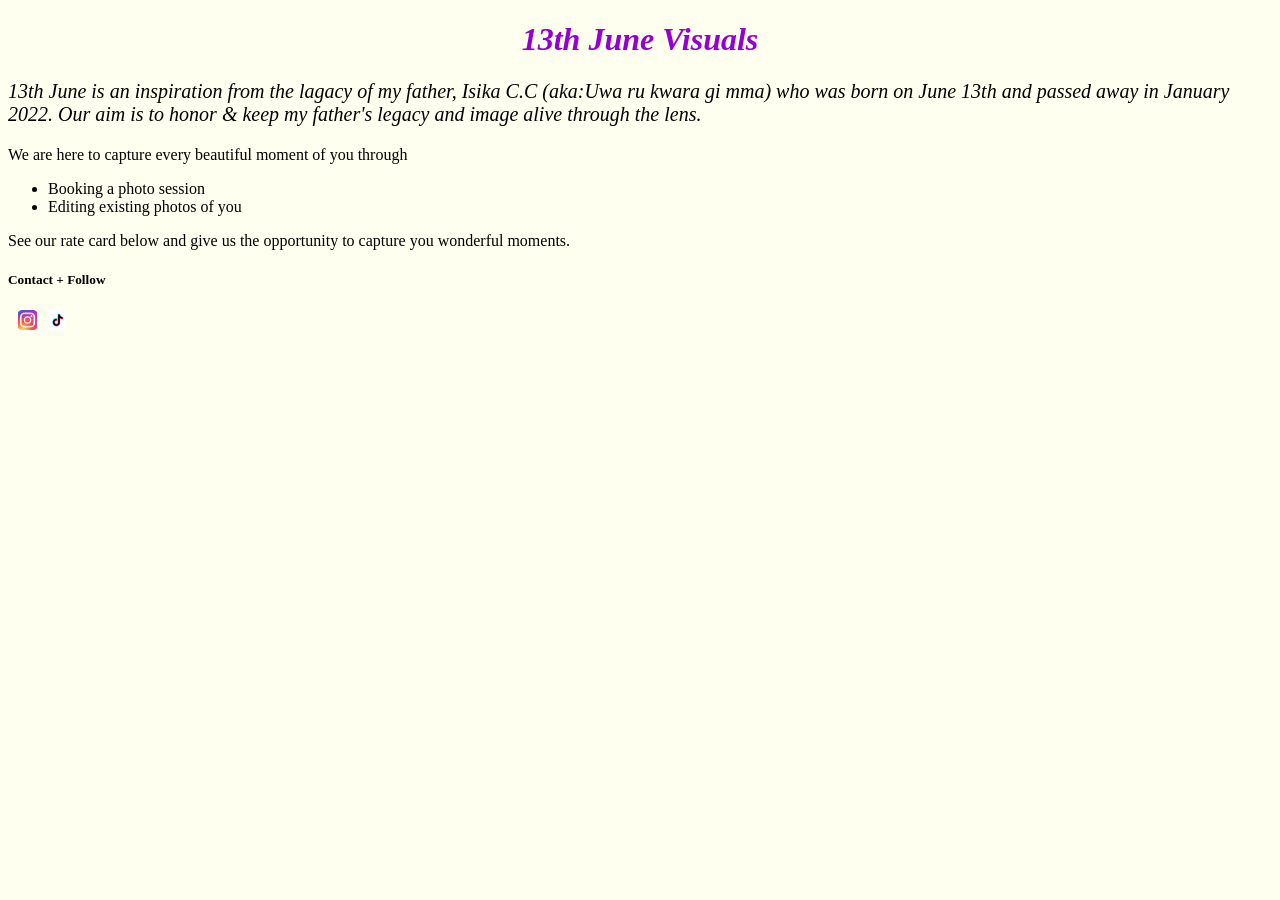
==== index.html @ 51d2a259 "updated ig and tiktok logo" ====
<!DOCTYPE html>
<html lang="en-US">
    <head>
        <link rel="stylesheet" href="./style.css">
        <meta charset="UTF-8">
        <title>13th June</title>
    </head>

    <body>
        <h1>13th June Visuals</h1>
        <p class="Top-paragraph">13th June is an inspiration from the lagacy of my father, Isika C.C (aka:Uwa ru kwara gi mma) who was born on June 13th and passed away in January 2022. Our aim is to honor & keep my father's legacy and image alive through the lens.</p>
        <p>We are here to capture every beautiful moment of you through</p>
        <ul>
            <li>Booking a photo session</li>
            <li>Editing existing photos of you</li>
        </ul>
        <p>See our rate card below and give us the opportunity to capture you wonderful moments.</p>
        <div>
            <h5>Contact + Follow</h5>
                    <a id="IG" href="https://www.instagram.com/13thjune__?igsh=MWg0azI2ZnF0enJ3aQ%3D%3D&utm_source=qr"><img src="./assests/images/IG Logo.webp" height="20px" alt="IG logo"></a>
                    <a id="TikTok" href="https://www.tiktok.com/@_13thjune?_r=1&_t=ZS-980ULTTPkyj"><img src="./assests/images/TikTok Logo.webp" height="20px" alt="TikTok Logo"></a>
        </div>
    </body>
</html>
---- style.css ----
html{
    background: ivory;
}
#IG{
    position: relative;
    left: 10px;
}
#TikTok{
    position: absolute;
    left: 50px;
}
h1{
    color: darkviolet;
    text-align: center;
    font-style: italic;
}
.Top-paragraph{
    font-size: 20px;
     font-style: italic;
}
div{
    /* border: 2px dashed purple; */
    width: 150px;
    border-radius: 50%;
    /* background-color: lightyellow; */
}
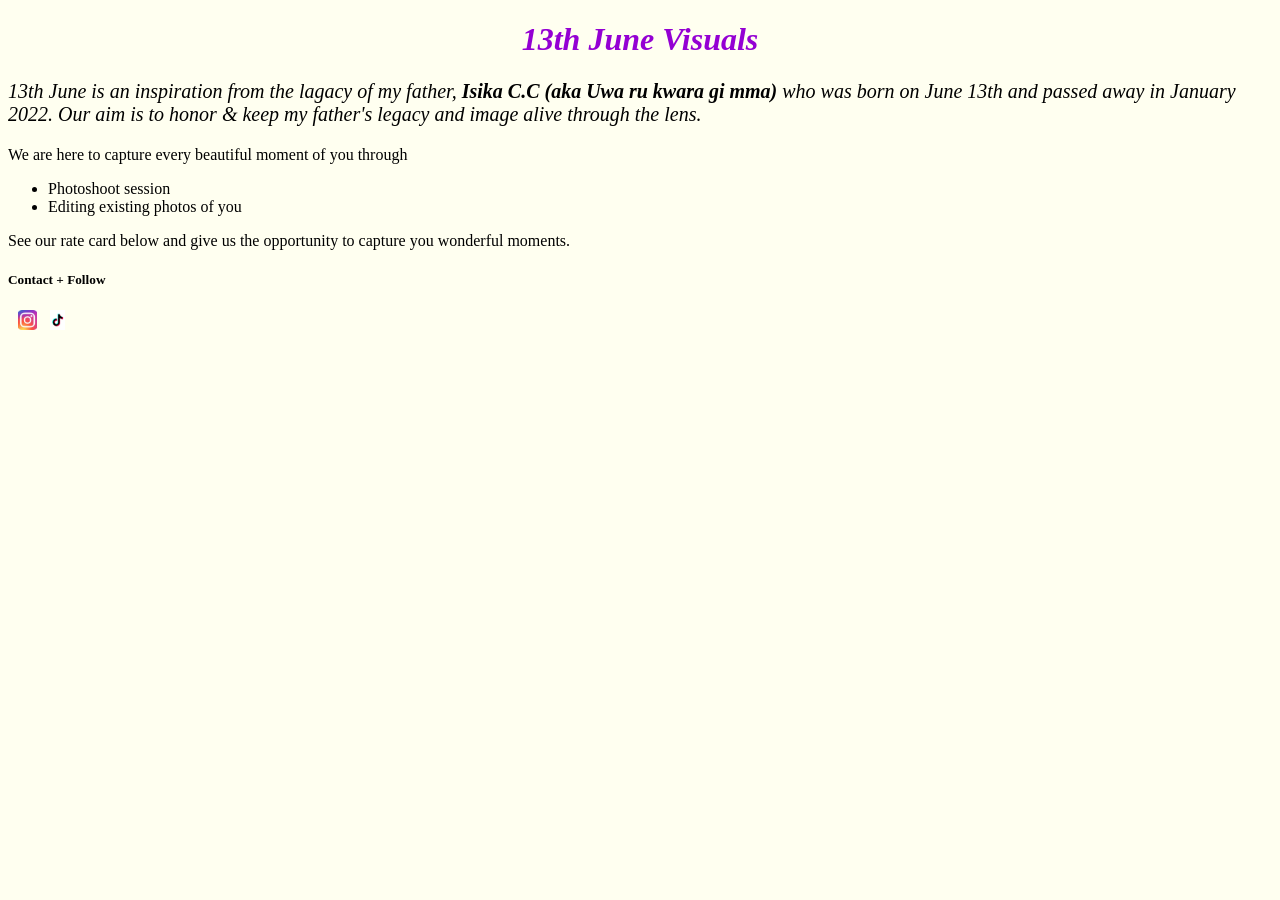
==== commit e55af721: "added web responsive" ====
--- a/index.html
+++ b/index.html
@@ -7,18 +7,20 @@
     </head>
 
     <body>
-        <h1>13th June Visuals</h1>
-        <p class="Top-paragraph">13th June is an inspiration from the lagacy of my father, Isika C.C (aka:Uwa ru kwara gi mma) who was born on June 13th and passed away in January 2022. Our aim is to honor & keep my father's legacy and image alive through the lens.</p>
-        <p>We are here to capture every beautiful moment of you through</p>
-        <ul>
-            <li>Booking a photo session</li>
-            <li>Editing existing photos of you</li>
-        </ul>
-        <p>See our rate card below and give us the opportunity to capture you wonderful moments.</p>
-        <div>
-            <h5>Contact + Follow</h5>
-                    <a id="IG" href="https://www.instagram.com/13thjune__?igsh=MWg0azI2ZnF0enJ3aQ%3D%3D&utm_source=qr"><img src="./assests/images/IG Logo.webp" height="20px" alt="IG logo"></a>
-                    <a id="TikTok" href="https://www.tiktok.com/@_13thjune?_r=1&_t=ZS-980ULTTPkyj"><img src="./assests/images/TikTok Logo.webp" height="20px" alt="TikTok Logo"></a>
+        <div class="overall">
+            <h1>13th June Visuals</h1>
+            <p class="Top-paragraph">13th June is an inspiration from the lagacy of my father, <span style="font-weight: bold;">Isika C.C (aka Uwa ru kwara gi mma)</span> who was born on June 13th and passed away in January 2022. Our aim is to honor & keep my father's legacy and image alive through the lens.</p>
+            <p>We are here to capture every beautiful moment of you through</p>
+            <ul>
+                <li>Photoshoot session</li>
+                <li>Editing existing photos of you</li>
+            </ul>
+            <p>See our rate card below and give us the opportunity to capture you wonderful moments.</p>
+            <div>
+                <h5>Contact + Follow</h5>
+                        <a id="IG" href="https://www.instagram.com/13thjune__?igsh=MWg0azI2ZnF0enJ3aQ%3D%3D&utm_source=qr"><img src="./assests/images/IG Logo.webp" height="20px" alt="IG logo"></a>
+                        <a id="TikTok" href="https://www.tiktok.com/@_13thjune?_r=1&_t=ZS-980ULTTPkyj"><img src="./assests/images/TikTok Logo.webp" height="20px" alt="TikTok Logo"></a>
+            </div>
         </div>
     </body>
 </html>
--- a/style.css
+++ b/style.css
@@ -18,9 +18,14 @@
     font-size: 20px;
      font-style: italic;
 }
-div{
-    /* border: 2px dashed purple; */
-    width: 150px;
-    border-radius: 50%;
-    /* background-color: lightyellow; */
+div.overall{
+    height: 100%;
+    width: 100%;
+}
+@media(max-width: 600px){
+    div.overall{
+        height: 50%;
+        width: 50%;
+        font-size: 50px;
+    }
 }
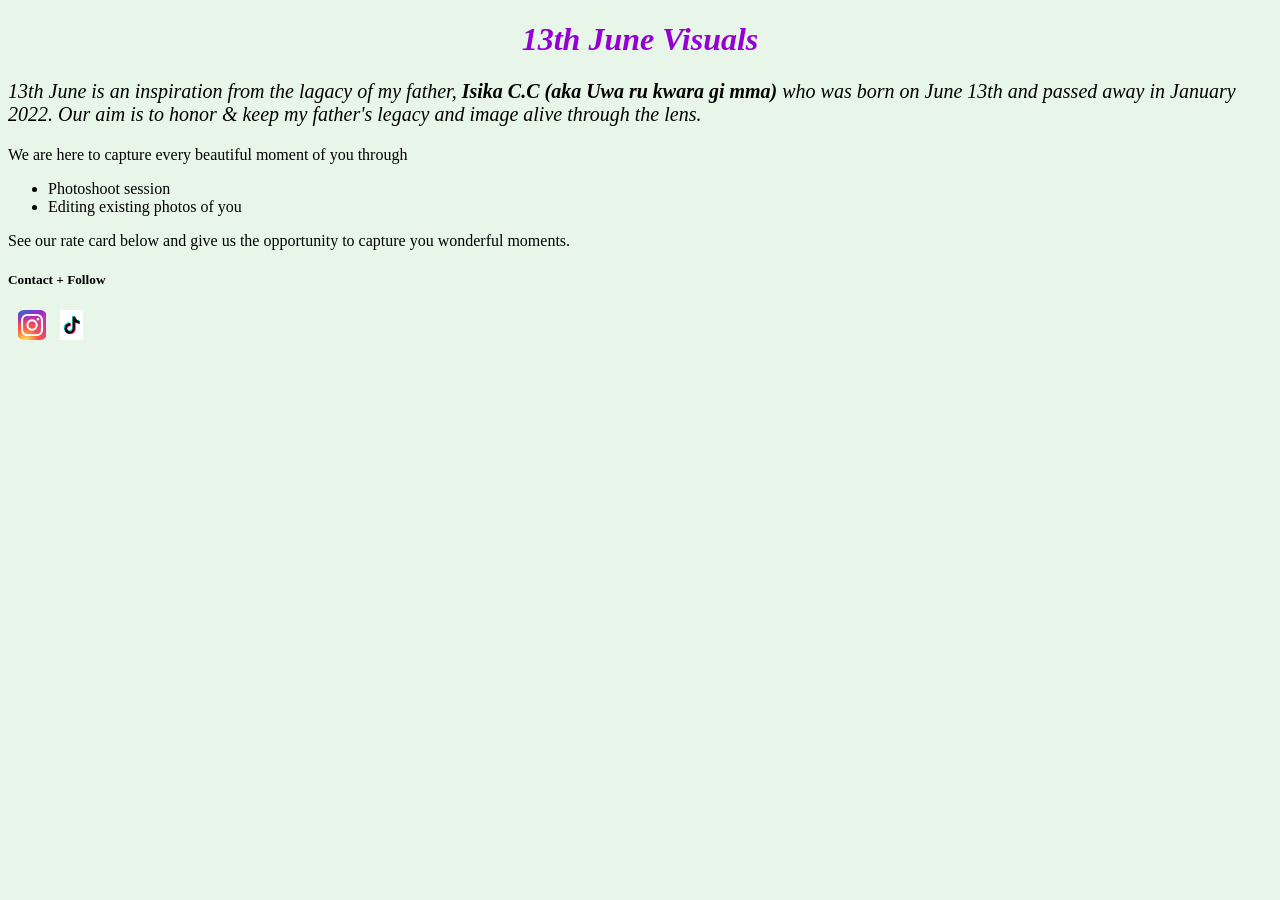
==== commit d568faf8: "updated background color" ====
--- a/index.html
+++ b/index.html
@@ -18,8 +18,8 @@
             <p>See our rate card below and give us the opportunity to capture you wonderful moments.</p>
             <div>
                 <h5>Contact + Follow</h5>
-                        <a id="IG" href="https://www.instagram.com/13thjune__?igsh=MWg0azI2ZnF0enJ3aQ%3D%3D&utm_source=qr"><img src="./assests/images/IG Logo.webp" height="20px" alt="IG logo"></a>
-                        <a id="TikTok" href="https://www.tiktok.com/@_13thjune?_r=1&_t=ZS-980ULTTPkyj"><img src="./assests/images/TikTok Logo.webp" height="20px" alt="TikTok Logo"></a>
+                        <a id="IG" href="https://www.instagram.com/13thjune__?igsh=MWg0azI2ZnF0enJ3aQ%3D%3D&utm_source=qr"><img src="./assests/images/IG Logo.webp" height="30px" alt="IG logo"></a>
+                        <a id="TikTok" href="https://www.tiktok.com/@_13thjune?_r=1&_t=ZS-980ULTTPkyj"><img src="./assests/images/TikTok Logo.webp" height="30px" alt="TikTok Logo"></a>
             </div>
         </div>
     </body>
--- a/style.css
+++ b/style.css
@@ -1,13 +1,33 @@
-html{
+body{
     background: ivory;
 }
+ @media(min-width:319px) and (max-width:480px){
+      body{
+        background-color: #FFF7EB;
+      }
+    }
+@media(min-width:481px) and (max-width:1200px){
+      body{
+        background-color: #E3F2FD;
+      }
+    }
+@media(min-width:1201px) and (max-width:1600px){
+      body{
+        background-color: #E8F5E9;
+      }
+    }
+@media(min-width:1601px){
+      body{
+        background-color: #FFECC0;
+      }
+    }
 #IG{
     position: relative;
     left: 10px;
 }
 #TikTok{
     position: absolute;
-    left: 50px;
+    left: 60px;
 }
 h1{
     color: darkviolet;
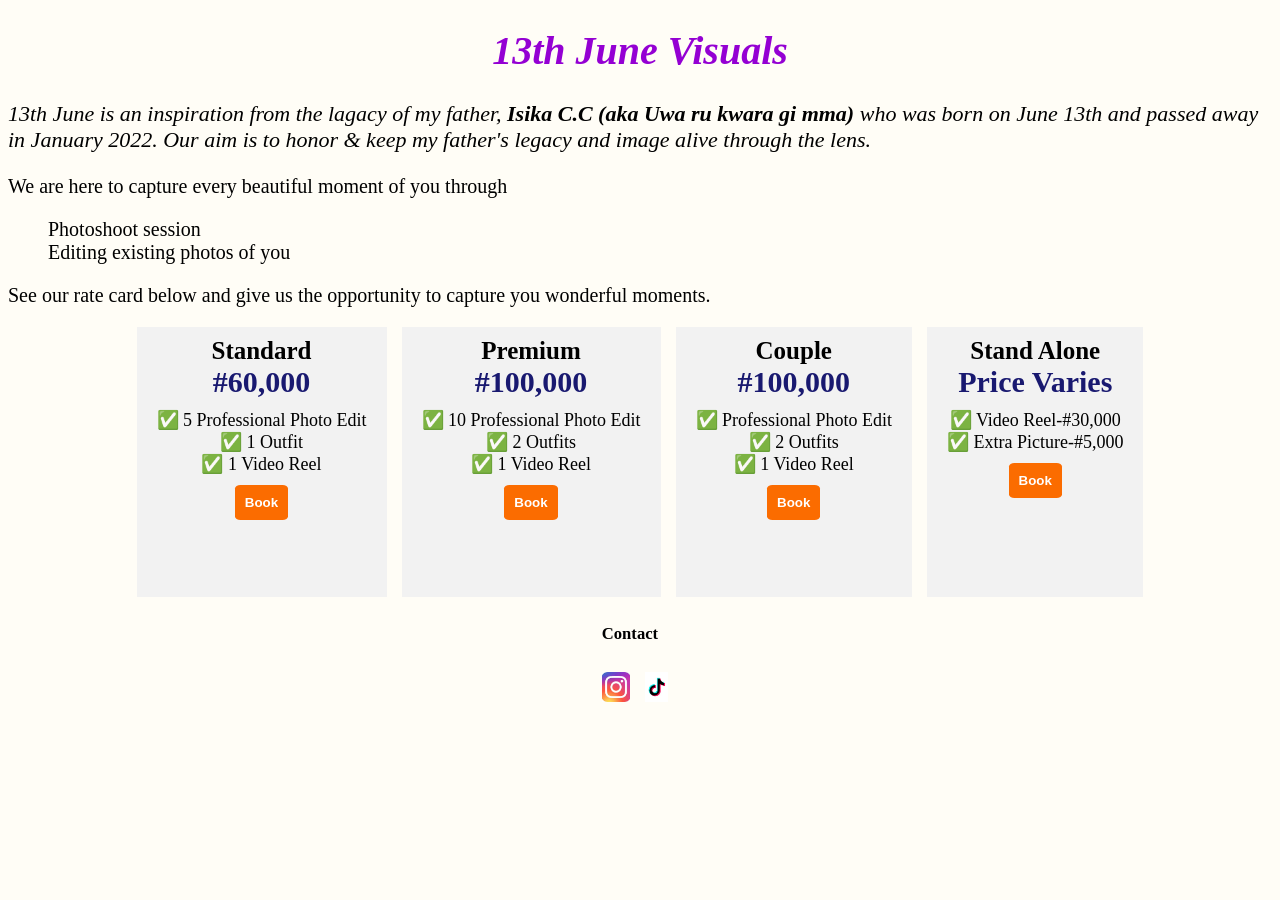
==== commit 81ea9c82: "added pricing information" ====
--- a/index.html
+++ b/index.html
@@ -9,17 +9,64 @@
     <body>
         <div class="overall">
             <h1>13th June Visuals</h1>
-            <p class="Top-paragraph">13th June is an inspiration from the lagacy of my father, <span style="font-weight: bold;">Isika C.C (aka Uwa ru kwara gi mma)</span> who was born on June 13th and passed away in January 2022. Our aim is to honor & keep my father's legacy and image alive through the lens.</p>
-            <p>We are here to capture every beautiful moment of you through</p>
-            <ul>
-                <li>Photoshoot session</li>
-                <li>Editing existing photos of you</li>
-            </ul>
+            <div class="about">
+                <p class="Top-paragraph">13th June is an inspiration from the lagacy of my father, <span style="font-weight: bold;">Isika C.C (aka Uwa ru kwara gi mma)</span> who was born on June 13th and passed away in January 2022. Our aim is to honor & keep my father's legacy and image alive through the lens.</p>
+            </div>
+            <div class="booking">
+                <p>We are here to capture every beautiful moment of you through</p>
+                <ul>
+                    <li>Photoshoot session</li>
+                    <li>Editing existing photos of you</li>
+                </ul>
+            </div>
             <p>See our rate card below and give us the opportunity to capture you wonderful moments.</p>
-            <div>
-                <h5>Contact + Follow</h5>
+           <div class="pricing-container">
+                <div class="pricing-plan">
+                    <div class="plan-title">Standard</div>
+                    <div class="plan-price">#60,000</div>
+                    <ul class="plan-features">
+                        <li>✅ 5 Professional Photo Edit</li>
+                        <li>✅ 1 Outfit</li>
+                        <li>✅ 1 Video Reel</li>
+                    </ul>
+                    <button class="plan-button">Book</button>
+                </div>
+                <div class="pricing-plan">
+                    <div class="plan-title">Premium</div>
+                    <div class="plan-price">#100,000</div>
+                    <ul class="plan-features">
+                        <li>✅ 10 Professional Photo Edit</li>
+                        <li>✅ 2 Outfits</li>
+                        <li>✅ 1 Video Reel</li>
+                    </ul>
+                    <button class="plan-button">Book</button>
+                </div>
+                <div class="pricing-plan">
+                    <div class="plan-title">Couple</div>
+                    <div class="plan-price">#100,000</div>
+                    <ul class="plan-features">
+                        <li>✅ Professional Photo Edit</li>
+                        <li>✅ 2 Outfits</li>
+                        <li>✅ 1 Video Reel</li>
+                    </ul>
+                    <button class="plan-button">Book</button>
+                </div>
+                <div class="pricing-plan">
+                    <div class="plan-title">Stand Alone</div>
+                    <div class="plan-price">Price Varies</div>
+                    <ul class="plan-features">
+                        <li>✅ Video Reel-#30,000</li>
+                        <li>✅ Extra Picture-#5,000</li>
+                    </ul>
+                    <button class="plan-button">Book</button>
+                </div>
+            </div>
+            <div class="footer">
+                <footer>
+                <h5>Contact</h5>
                         <a id="IG" href="https://www.instagram.com/13thjune__?igsh=MWg0azI2ZnF0enJ3aQ%3D%3D&utm_source=qr"><img src="./assests/images/IG Logo.webp" height="30px" alt="IG logo"></a>
                         <a id="TikTok" href="https://www.tiktok.com/@_13thjune?_r=1&_t=ZS-980ULTTPkyj"><img src="./assests/images/TikTok Logo.webp" height="30px" alt="TikTok Logo"></a>
+                </footer>
             </div>
         </div>
     </body>
--- a/style.css
+++ b/style.css
@@ -1,33 +1,17 @@
 body{
-    background: ivory;
+    background: #FFFDF6;
 }
- @media(min-width:319px) and (max-width:480px){
-      body{
-        background-color: #FFF7EB;
-      }
-    }
-@media(min-width:481px) and (max-width:1200px){
-      body{
-        background-color: #E3F2FD;
-      }
-    }
-@media(min-width:1201px) and (max-width:1600px){
-      body{
-        background-color: #E8F5E9;
-      }
-    }
-@media(min-width:1601px){
-      body{
-        background-color: #FFECC0;
-      }
-    }
+html{
+    font-size: 20px;
+}
+
 #IG{
     position: relative;
-    left: 10px;
+    margin-right: 10px;
 }
 #TikTok{
-    position: absolute;
-    left: 60px;
+    position: relative;
+    margin-right: 10px;
 }
 h1{
     color: darkviolet;
@@ -35,17 +19,57 @@
     font-style: italic;
 }
 .Top-paragraph{
-    font-size: 20px;
+    font-size: 1.1rem;
      font-style: italic;
 }
 div.overall{
     height: 100%;
     width: 100%;
 }
-@media(max-width: 600px){
-    div.overall{
-        height: 50%;
-        width: 50%;
-        font-size: 50px;
-    }
+li{
+    list-style: none;
+}
+.pricing-container{
+    display: flex;
+    justify-content: center;
+    align-items: center;
+    gap: 15px;
+}
+.pricing-plan{
+    background-color: #f2f2f2;
+    max-height: 250px;
+    max-width: 400px;
+    height: 250px;
+    text-align: center;
+    padding: 10px;
+}
+
+.plan-title{
+    font-weight: bold;
+    font-size: 25px;
+}
+.plan-price{
+    font-weight: bold;
+    font-size: 30px;
+}
+.plan-button{
+    background-color: #FB6C00;
+    border-style: none;
+    color: white;
+    border-radius: 10%;
+    padding: 10px;
+    font-weight: bold;
+}
+.plan-features{
+    list-style: none;
+    font-size: 18px;
+    padding: 0;
+    margin: 10px;
+}
+.footer{
+    display: flex;
+    justify-content: center;
+}
+.plan-price{
+    color: midnightblue;
 }
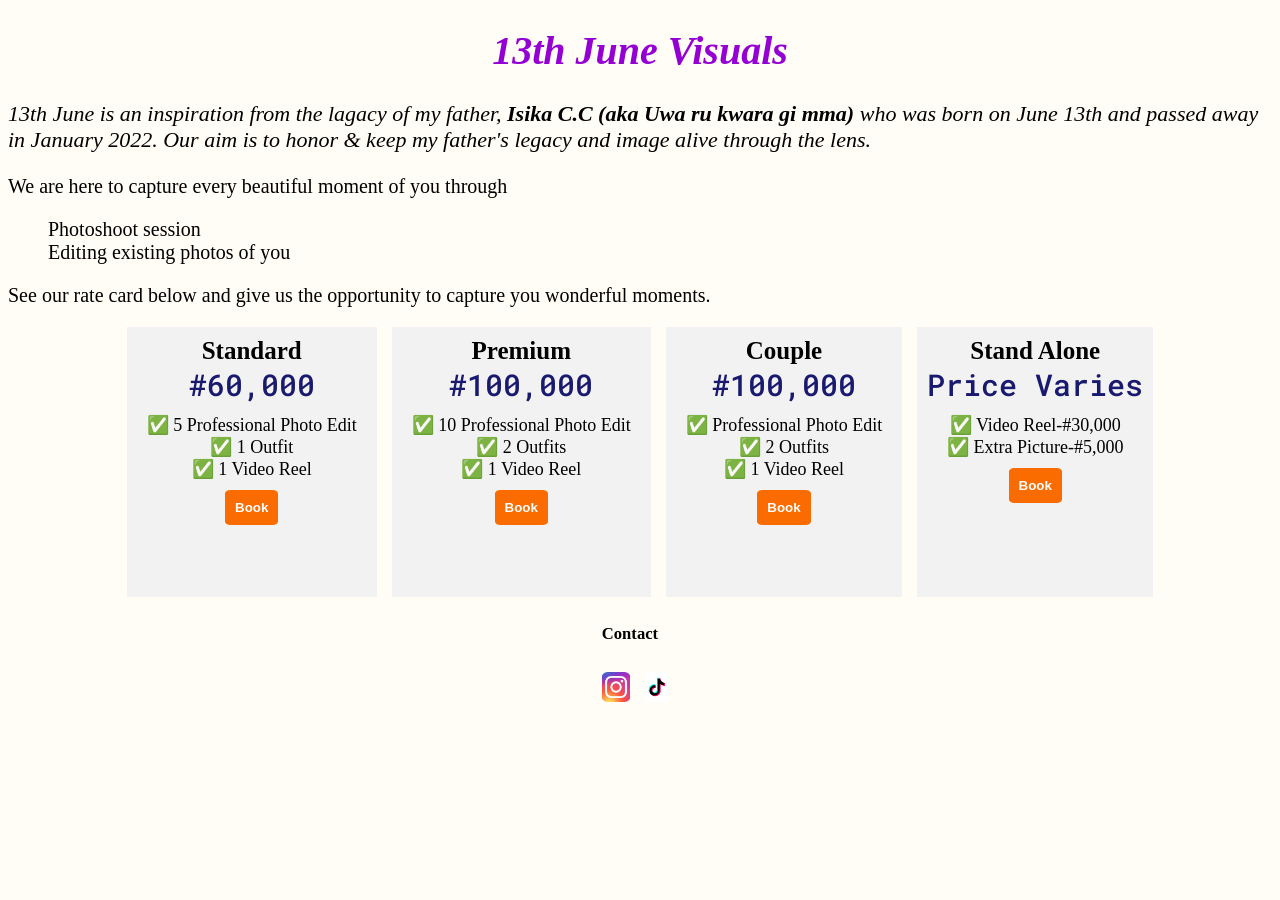
==== commit 2cf2db5b: "changed the font for te pricing container" ====
--- a/index.html
+++ b/index.html
@@ -4,6 +4,9 @@
         <link rel="stylesheet" href="./style.css">
         <meta charset="UTF-8">
         <title>13th June</title>
+        <link rel="preconnect" href="https://fonts.googleapis.com">
+        <link rel="preconnect" href="https://fonts.gstatic.com" crossorigin>
+        <link href="https://fonts.googleapis.com/css2?family=Kode+Mono:wght@400..700&family=Roboto+Mono:ital,wght@0,100..700;1,100..700&display=swap" rel="stylesheet">
     </head>
 
     <body>
--- a/style.css
+++ b/style.css
@@ -71,5 +71,25 @@
     justify-content: center;
 }
 .plan-price{
-    color: midnightblue;
+  font-family: "Roboto Mono", monospace;
+  font-optical-sizing: auto;
+  font-weight: 500;
+  font-style: normal;
+  color: midnightblue;
+}
+
+@media (max-width: 1250px) {
+    .pricing-container{
+        flex-direction: column;
+        margin-top: 0%;
+    }
+    .about{
+        display: flex;
+        justify-content: center;
+        align-content: center;
+        flex: 1;
+    }
+    .pricing-plan{
+        width: 200px;
+    }
 }
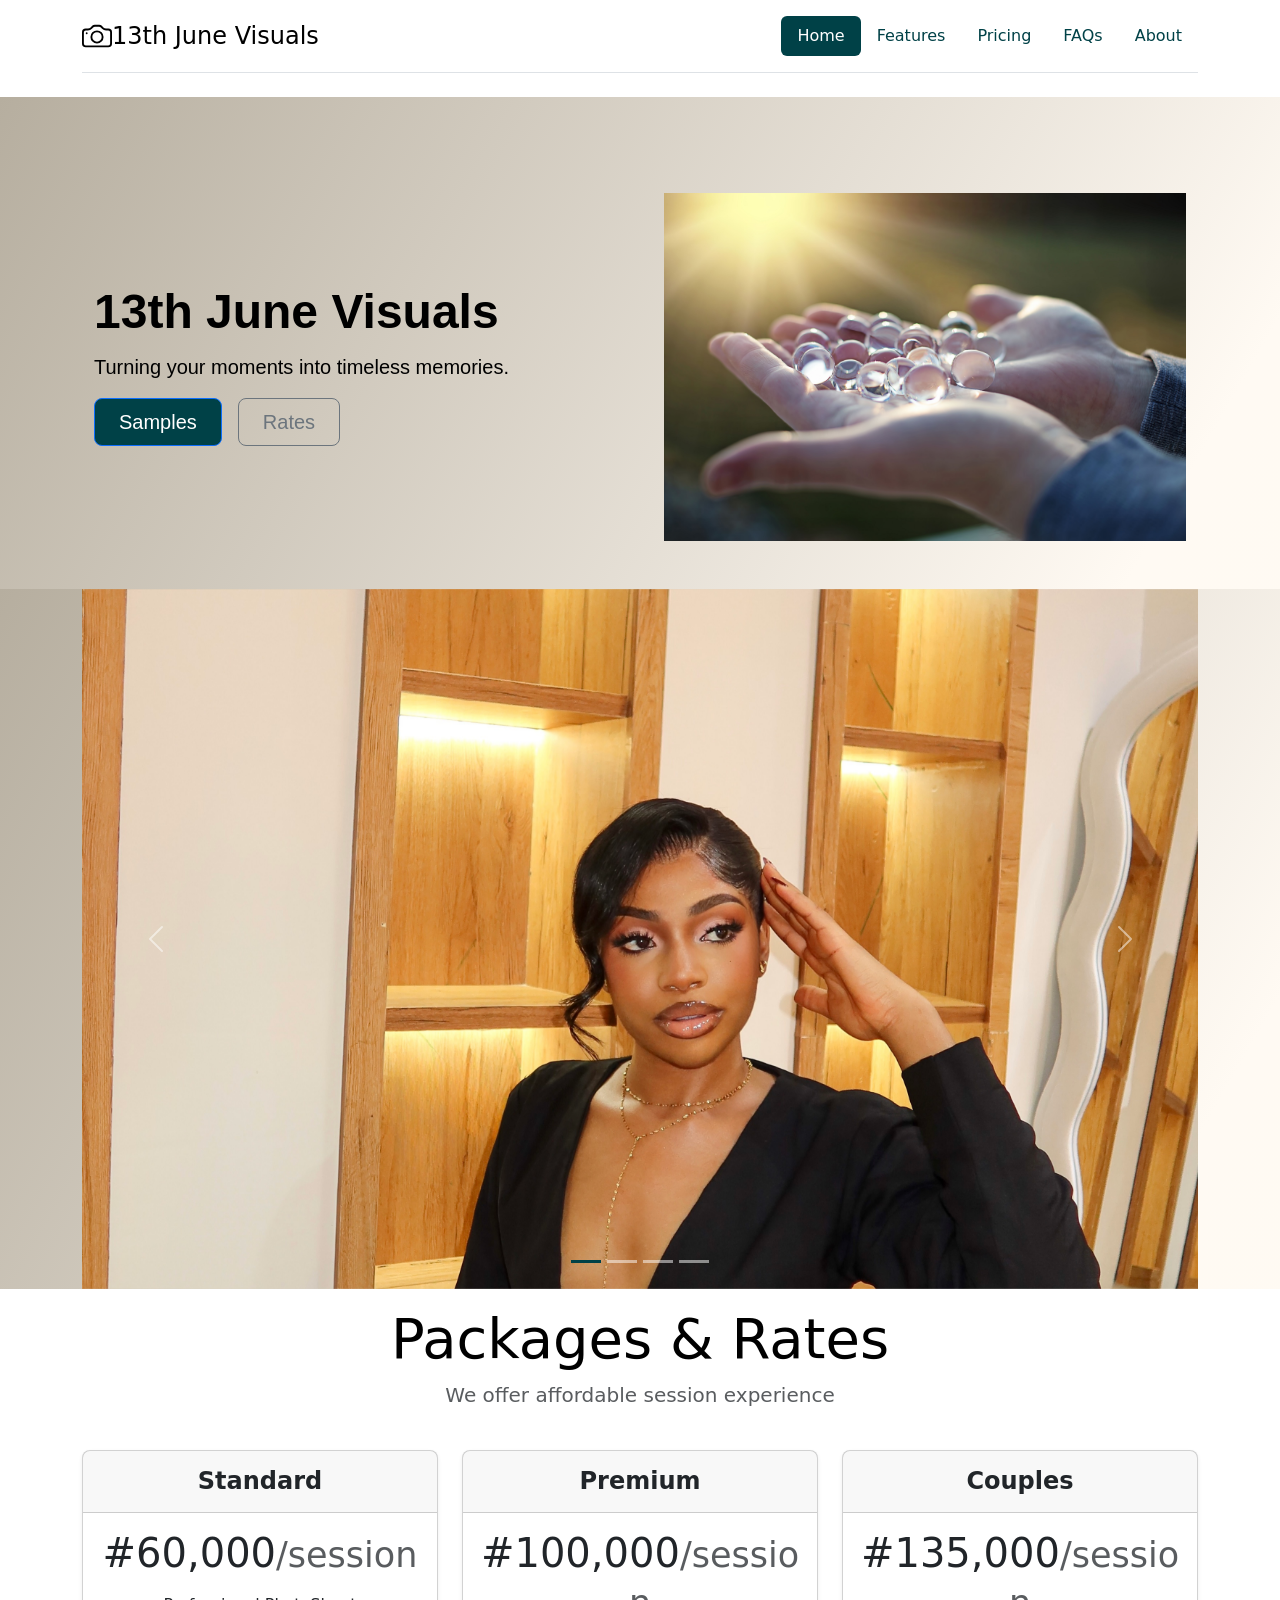
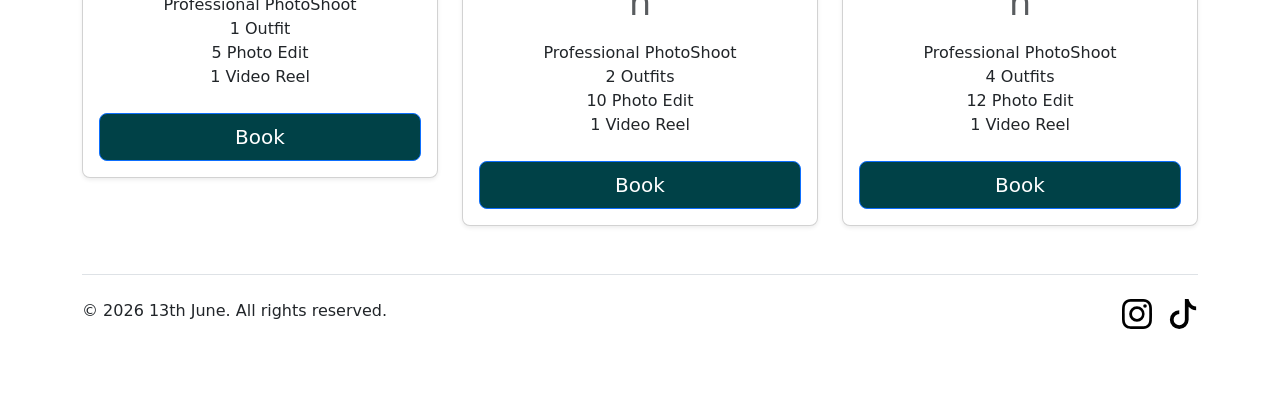
==== commit b33d80c7: "modified with bootstrap" ====
--- a/index.html
+++ b/index.html
@@ -4,73 +4,174 @@
         <link rel="stylesheet" href="./style.css">
         <meta charset="UTF-8">
         <title>13th June</title>
-        <link rel="preconnect" href="https://fonts.googleapis.com">
-        <link rel="preconnect" href="https://fonts.gstatic.com" crossorigin>
-        <link href="https://fonts.googleapis.com/css2?family=Kode+Mono:wght@400..700&family=Roboto+Mono:ital,wght@0,100..700;1,100..700&display=swap" rel="stylesheet">
+        <link href="https://cdn.jsdelivr.net/npm/bootstrap@5.3.8/dist/css/bootstrap.min.css" rel="stylesheet"
+            integrity="sha384-sRIl4kxILFvY47J16cr9ZwB07vP4J8+LH7qKQnuqkuIAvNWLzeN8tE5YBujZqJLB" crossorigin="anonymous">
+
     </head>
 
     <body>
-        <div class="overall">
-            <h1>13th June Visuals</h1>
-            <div class="about">
-                <p class="Top-paragraph">13th June is an inspiration from the lagacy of my father, <span style="font-weight: bold;">Isika C.C (aka Uwa ru kwara gi mma)</span> who was born on June 13th and passed away in January 2022. Our aim is to honor & keep my father's legacy and image alive through the lens.</p>
+        <!-- Title -->
+         <section>
+            <div class="container">
+                <header class="d-flex flex-wrap justify-content-center py-3 mb-4 border-bottom"> <a href="/"
+                        class="d-flex align-items-center mb-3 mb-md-0 me-md-auto link-body-emphasis text-decoration-none"> <svg xmlns="http://www.w3.org/2000/svg" width="30" height="30" fill="currentColor" class="bi bi-camera"
+                            viewBox="0 0 16 16">
+                            <path
+                                d="M15 12a1 1 0 0 1-1 1H2a1 1 0 0 1-1-1V6a1 1 0 0 1 1-1h1.172a3 3 0 0 0 2.12-.879l.83-.828A1 1 0 0 1 6.827 3h2.344a1 1 0 0 1 .707.293l.828.828A3 3 0 0 0 12.828 5H14a1 1 0 0 1 1 1zM2 4a2 2 0 0 0-2 2v6a2 2 0 0 0 2 2h12a2 2 0 0 0 2-2V6a2 2 0 0 0-2-2h-1.172a2 2 0 0 1-1.414-.586l-.828-.828A2 2 0 0 0 9.172 2H6.828a2 2 0 0 0-1.414.586l-.828.828A2 2 0 0 1 3.172 4z" />
+                            <path
+                                d="M8 11a2.5 2.5 0 1 1 0-5 2.5 2.5 0 0 1 0 5m0 1a3.5 3.5 0 1 0 0-7 3.5 3.5 0 0 0 0 7M3 6.5a.5.5 0 1 1-1 0 .5.5 0 0 1 1 0" />
+                        </svg> <span class="fs-4">13th June Visuals</span> </a>
+                    <ul class="nav nav-pills">
+                        <li class="nav-item"><a href="#" class="nav-link active home" aria-current="page">Home</a></li>
+                        <li class="nav-item"><a href="#" class="nav-link">Features</a></li>
+                        <li class="nav-item"><a href="#" class="nav-link">Pricing</a></li>
+                        <li class="nav-item"><a href="#" class="nav-link">FAQs</a></li>
+                        <li class="nav-item"><a href="#" class="nav-link">About</a></li>
+                    </ul>
+                </header>
             </div>
-            <div class="booking">
-                <p>We are here to capture every beautiful moment of you through</p>
-                <ul>
-                    <li>Photoshoot session</li>
-                    <li>Editing existing photos of you</li>
+         </section>
+
+         <!-- overview -->
+        <section class="gradient-background">
+            <div class="container col-xxl-8 px-4 pt-5">
+                <div class="row flex-lg-row-reverse align-items-center g-5 py-5">
+                    <div class="col-10 col-sm-8 col-lg-6"> <img src="./assests/images/pexels-jill-wellington-contact-lens.jpg" class="d-block mx-lg-auto img-fluid"
+                            alt="Bootstrap Themes" width="700" height="500" loading="lazy"> </div>
+                    <div class="col-lg-6">
+                        <h1 class="display-5 fw-bold text-black lh-1 mb-3">13th June Visuals</h1>
+                        <p class="lead">Turning your moments into timeless memories.</p>
+                        <div class="d-grid gap-2 d-md-flex justify-content-md-start"> <button type="button"
+                                class="btn btn-primary btn-lg px-4 me-md-2 samples" fdprocessedid="7me2nc">Samples</button> 
+                                <button type="button" class="btn btn-outline-secondary btn-lg px-4" fdprocessedid="pggpue">Rates</button>
+                        </div>
+                    </div>
+                </div>
+            </div>
+          </section>
+
+        <!-- Sample Pictures -->
+        <section class="pictures">
+            <div id="carouselExampleIndicators" class="carousel slide container" data-bs-ride="carousel" data-bs-interval="3000">
+                <div class="carousel-indicators">
+                    <button type="button" data-bs-target="#carouselExampleIndicators" data-bs-slide-to="0" class="active"
+                        aria-current="true" aria-label="Slide 1"></button>
+                    <button type="button" data-bs-target="#carouselExampleIndicators" data-bs-slide-to="1"
+                        aria-label="Slide 2"></button>
+                    <button type="button" data-bs-target="#carouselExampleIndicators" data-bs-slide-to="2"
+                        aria-label="Slide 3"></button>
+                    <button type="button" data-bs-target="#carouselExampleIndicators" data-bs-slide-to="3"
+                        aria-label="Slide 3"></button>
+                </div>
+                <div class="carousel-inner">
+                    <div class="carousel-item active">
+                        <img src="./assests/images/IMG_4256.jpg" class="d-block w-100" alt="...">
+                    </div>
+                    <div class="carousel-item">
+                        <img src="./assests/images/IMG_4430.jpg" class="d-block w-100" alt="...">
+                    </div>
+                    <div class="carousel-item">
+                        <img src="./assests/images/IMG_5652.jpg" class="d-block w-100" alt="...">
+                    </div>
+                    <div class="carousel-item">
+                        <img src="./assests/images/IMG_6629.jpg" class="d-block w-100" alt="...">
+                    </div>
+                </div>
+                <button class="carousel-control-prev" type="button" data-bs-target="#carouselExampleIndicators"
+                    data-bs-slide="prev">
+                    <span class="carousel-control-prev-icon" aria-hidden="true"></span>
+                    <span class="visually-hidden">Previous</span>
+                </button>
+                <button class="carousel-control-next" type="button" data-bs-target="#carouselExampleIndicators"
+                    data-bs-slide="next">
+                    <span class="carousel-control-next-icon" aria-hidden="true"></span>
+                    <span class="visually-hidden">Next</span>
+                </button>
+            </div>
+        </section>
+
+        <!-- pricing -->
+         <section class="container">
+            <div class="pricing-header p-3 pb-md-4 mx-auto text-center">
+                <h1 class="display-4 fw-normal text-body-emphasis">Packages & Rates</h1>
+                <p class="fs-5 text-body-secondary">We offer affordable session experience</p>
+            </div>
+
+            <div class="row row-cols-1 row-cols-md-3 mb-3 text-center pricing">
+                <div class="col">
+                    <div class="card mb-4 rounded-3 shadow-sm">
+                        <div class="card-header py-3">
+                            <h4 class="my-0 fw-normal"><strong>Standard</strong></h4>
+                        </div>
+                        <div class="card-body">
+                            <h1 class="card-title pricing-card-title">#60,000<small class="text-body-secondary fw-light">/session</small></h1>
+                            <ul class="list-unstyled mt-3 mb-4">
+                                <li>Professional PhotoShoot</li>
+                                <li>1 Outfit</li>
+                                <li>5 Photo Edit</li>
+                                <li>1 Video Reel</li>
+                            </ul> <button type="button" class="w-100 btn btn-lg btn-outline-primary">Book</button>
+                        </div>
+                    </div>
+                </div>
+                <div class="col">
+                    <div class="card mb-4 rounded-3 shadow-sm">
+                        <div class="card-header py-3">
+                            <h4 class="my-0 fw-normal"><strong>Premium</strong></h4>
+                        </div>
+                        <div class="card-body">
+                            <h1 class="card-title pricing-card-title">#100,000<small class="text-body-secondary fw-light">/session</small>
+                            </h1>
+                            <ul class="list-unstyled mt-3 mb-4">
+                                <li>Professional PhotoShoot</li>
+                                <li>2 Outfits</li>
+                                <li>10 Photo Edit</li>
+                                <li>1 Video Reel</li>
+                            </ul> <button type="button" class="w-100 btn btn-lg btn-primary">Book</button>
+                        </div>
+                    </div>
+                </div>
+                <div class="col">
+                    <div class="card mb-4 rounded-3 shadow-sm">
+                        <div class="card-header py-3">
+                            <h4 class="my-0 fw-normal"><strong>Couples</strong></h4>
+                        </div>
+                        <div class="card-body">
+                            <h1 class="card-title pricing-card-title">#135,000<small class="text-body-secondary fw-light">/session</small>
+                            </h1>
+                            <ul class="list-unstyled mt-3 mb-4">
+                                <li>Professional PhotoShoot</li>
+                                <li>4 Outfits</li>
+                                <li>12 Photo Edit</li>
+                                <li>1 Video Reel</li>
+                            </ul> <button type="button" class="w-100 btn btn-lg btn-primary">Book</button>
+                        </div>
+                    </div>
+                </div>
+            </div>
+         </section>
+
+         <!-- footer -->
+          <section class="container">
+            <div class="d-flex flex-column flex-sm-row justify-content-between py-4 my-4 border-top">
+                <p>© 2026 13th June. All rights reserved.</p>
+                <ul class="list-unstyled d-flex">
+                    <li class="ms-3"><a class="link-body-emphasis" href="https://www.instagram.com/13thjune__?igsh=MWg0azI2ZnF0enJ3aQ%3D%3D&utm_source=qr" aria-label="Instagram"><svg xmlns="http://www.w3.org/2000/svg" width="30" height="30" fill="currentColor" class="bi bi-instagram"
+                        viewBox="0 0 16 16">
+                        <path
+                            d="M8 0C5.829 0 5.556.01 4.703.048 3.85.088 3.269.222 2.76.42a3.9 3.9 0 0 0-1.417.923A3.9 3.9 0 0 0 .42 2.76C.222 3.268.087 3.85.048 4.7.01 5.555 0 5.827 0 8.001c0 2.172.01 2.444.048 3.297.04.852.174 1.433.372 1.942.205.526.478.972.923 1.417.444.445.89.719 1.416.923.51.198 1.09.333 1.942.372C5.555 15.99 5.827 16 8 16s2.444-.01 3.298-.048c.851-.04 1.434-.174 1.943-.372a3.9 3.9 0 0 0 1.416-.923c.445-.445.718-.891.923-1.417.197-.509.332-1.09.372-1.942C15.99 10.445 16 10.173 16 8s-.01-2.445-.048-3.299c-.04-.851-.175-1.433-.372-1.941a3.9 3.9 0 0 0-.923-1.417A3.9 3.9 0 0 0 13.24.42c-.51-.198-1.092-.333-1.943-.372C10.443.01 10.172 0 7.998 0zm-.717 1.442h.718c2.136 0 2.389.007 3.232.046.78.035 1.204.166 1.486.275.373.145.64.319.92.599s.453.546.598.92c.11.281.24.705.275 1.485.039.843.047 1.096.047 3.231s-.008 2.389-.047 3.232c-.035.78-.166 1.203-.275 1.485a2.5 2.5 0 0 1-.599.919c-.28.28-.546.453-.92.598-.28.11-.704.24-1.485.276-.843.038-1.096.047-3.232.047s-2.39-.009-3.233-.047c-.78-.036-1.203-.166-1.485-.276a2.5 2.5 0 0 1-.92-.598 2.5 2.5 0 0 1-.6-.92c-.109-.281-.24-.705-.275-1.485-.038-.843-.046-1.096-.046-3.233s.008-2.388.046-3.231c.036-.78.166-1.204.276-1.486.145-.373.319-.64.599-.92s.546-.453.92-.598c.282-.11.705-.24 1.485-.276.738-.034 1.024-.044 2.515-.045zm4.988 1.328a.96.96 0 1 0 0 1.92.96.96 0 0 0 0-1.92m-4.27 1.122a4.109 4.109 0 1 0 0 8.217 4.109 4.109 0 0 0 0-8.217m0 1.441a2.667 2.667 0 1 1 0 5.334 2.667 2.667 0 0 1 0-5.334" />
+                    </svg></a></li>
+                    <li class="ms-3"><a class="link-body-emphasis" href="https://www.instagram.com/13thjune__?igsh=MWg0azI2ZnF0enJ3aQ%3D%3D&utm_source=qr" aria-label="TikTok"><svg xmlns="http://www.w3.org/2000/svg" width="30" height="30" fill="currentColor" class="bi bi-tiktok"
+                        viewBox="0 0 16 16">
+                        <path
+                            d="M9 0h1.98c.144.715.54 1.617 1.235 2.512C12.895 3.389 13.797 4 15 4v2c-1.753 0-3.07-.814-4-1.829V11a5 5 0 1 1-5-5v2a3 3 0 1 0 3 3z" />
+                    </svg></a></li>
                 </ul>
             </div>
-            <p>See our rate card below and give us the opportunity to capture you wonderful moments.</p>
-           <div class="pricing-container">
-                <div class="pricing-plan">
-                    <div class="plan-title">Standard</div>
-                    <div class="plan-price">#60,000</div>
-                    <ul class="plan-features">
-                        <li>✅ 5 Professional Photo Edit</li>
-                        <li>✅ 1 Outfit</li>
-                        <li>✅ 1 Video Reel</li>
-                    </ul>
-                    <button class="plan-button">Book</button>
-                </div>
-                <div class="pricing-plan">
-                    <div class="plan-title">Premium</div>
-                    <div class="plan-price">#100,000</div>
-                    <ul class="plan-features">
-                        <li>✅ 10 Professional Photo Edit</li>
-                        <li>✅ 2 Outfits</li>
-                        <li>✅ 1 Video Reel</li>
-                    </ul>
-                    <button class="plan-button">Book</button>
-                </div>
-                <div class="pricing-plan">
-                    <div class="plan-title">Couple</div>
-                    <div class="plan-price">#100,000</div>
-                    <ul class="plan-features">
-                        <li>✅ Professional Photo Edit</li>
-                        <li>✅ 2 Outfits</li>
-                        <li>✅ 1 Video Reel</li>
-                    </ul>
-                    <button class="plan-button">Book</button>
-                </div>
-                <div class="pricing-plan">
-                    <div class="plan-title">Stand Alone</div>
-                    <div class="plan-price">Price Varies</div>
-                    <ul class="plan-features">
-                        <li>✅ Video Reel-#30,000</li>
-                        <li>✅ Extra Picture-#5,000</li>
-                    </ul>
-                    <button class="plan-button">Book</button>
-                </div>
-            </div>
-            <div class="footer">
-                <footer>
-                <h5>Contact</h5>
-                        <a id="IG" href="https://www.instagram.com/13thjune__?igsh=MWg0azI2ZnF0enJ3aQ%3D%3D&utm_source=qr"><img src="./assests/images/IG Logo.webp" height="30px" alt="IG logo"></a>
-                        <a id="TikTok" href="https://www.tiktok.com/@_13thjune?_r=1&_t=ZS-980ULTTPkyj"><img src="./assests/images/TikTok Logo.webp" height="30px" alt="TikTok Logo"></a>
-                </footer>
-            </div>
-        </div>
+          </section>
+        <script src="https://cdn.jsdelivr.net/npm/bootstrap@5.3.8/dist/js/bootstrap.bundle.min.js"
+            integrity="sha384-FKyoEForCGlyvwx9Hj09JcYn3nv7wiPVlz7YYwJrWVcXK/BmnVDxM+D2scQbITxI"
+            crossorigin="anonymous">
+        </script>
     </body>
 </html>
--- a/style.css
+++ b/style.css
@@ -1,95 +1,41 @@
-body{
-    background: #FFFDF6;
+.active{
+    background-color: #004147 !important;
 }
-html{
-    font-size: 20px;
+.nav-link{
+    color: #004147 !important;
+}
+.home{
+    color: white !important;
+    font-weight: bold;
 }
 
-#IG{
-    position: relative;
-    margin-right: 10px;
-}
-#TikTok{
-    position: relative;
-    margin-right: 10px;
-}
-h1{
-    color: darkviolet;
-    text-align: center;
-    font-style: italic;
-}
-.Top-paragraph{
-    font-size: 1.1rem;
-     font-style: italic;
-}
-div.overall{
-    height: 100%;
-    width: 100%;
-}
-li{
-    list-style: none;
-}
-.pricing-container{
-    display: flex;
-    justify-content: center;
-    align-items: center;
-    gap: 15px;
-}
-.pricing-plan{
-    background-color: #f2f2f2;
-    max-height: 250px;
-    max-width: 400px;
-    height: 250px;
-    text-align: center;
-    padding: 10px;
+.gradient-background, .pictures {
+    background: linear-gradient(300deg, #FFFBF1, #FFFAF3, #B6AE9F);
+    background-size: 180% 180%;
+    animation: gradient-animation 18s ease infinite;
+    color: black;
+    font-family: sans-serif;
 }
 
-.plan-title{
-    font-weight: bold;
-    font-size: 25px;
+@keyframes gradient-animation {
+    0% {
+        background-position: 0% 50%;
+    }
+    50% {
+        background-position: 100% 50%;
+    }
+    100% {
+        background-position: 0% 50%;
+    }
 }
-.plan-price{
-    font-weight: bold;
-    font-size: 30px;
+.carousel-item > img {
+    height: 700px;
+    object-fit: cover;
 }
-.plan-button{
-    background-color: #FB6C00;
-    border-style: none;
-    color: white;
-    border-radius: 10%;
-    padding: 10px;
-    font-weight: bold;
+.pricing button{
+    background-color: #004147 !important;
+    color: white !important;
 }
-.plan-features{
-    list-style: none;
-    font-size: 18px;
-    padding: 0;
-    margin: 10px;
+.gradient-background .samples{
+    background-color: #004147 !important;
 }
-.footer{
-    display: flex;
-    justify-content: center;
-}
-.plan-price{
-  font-family: "Roboto Mono", monospace;
-  font-optical-sizing: auto;
-  font-weight: 500;
-  font-style: normal;
-  color: midnightblue;
-}
-
-@media (max-width: 1250px) {
-    .pricing-container{
-        flex-direction: column;
-        margin-top: 0%;
-    }
-    .about{
-        display: flex;
-        justify-content: center;
-        align-content: center;
-        flex: 1;
-    }
-    .pricing-plan{
-        width: 200px;
-    }
-}
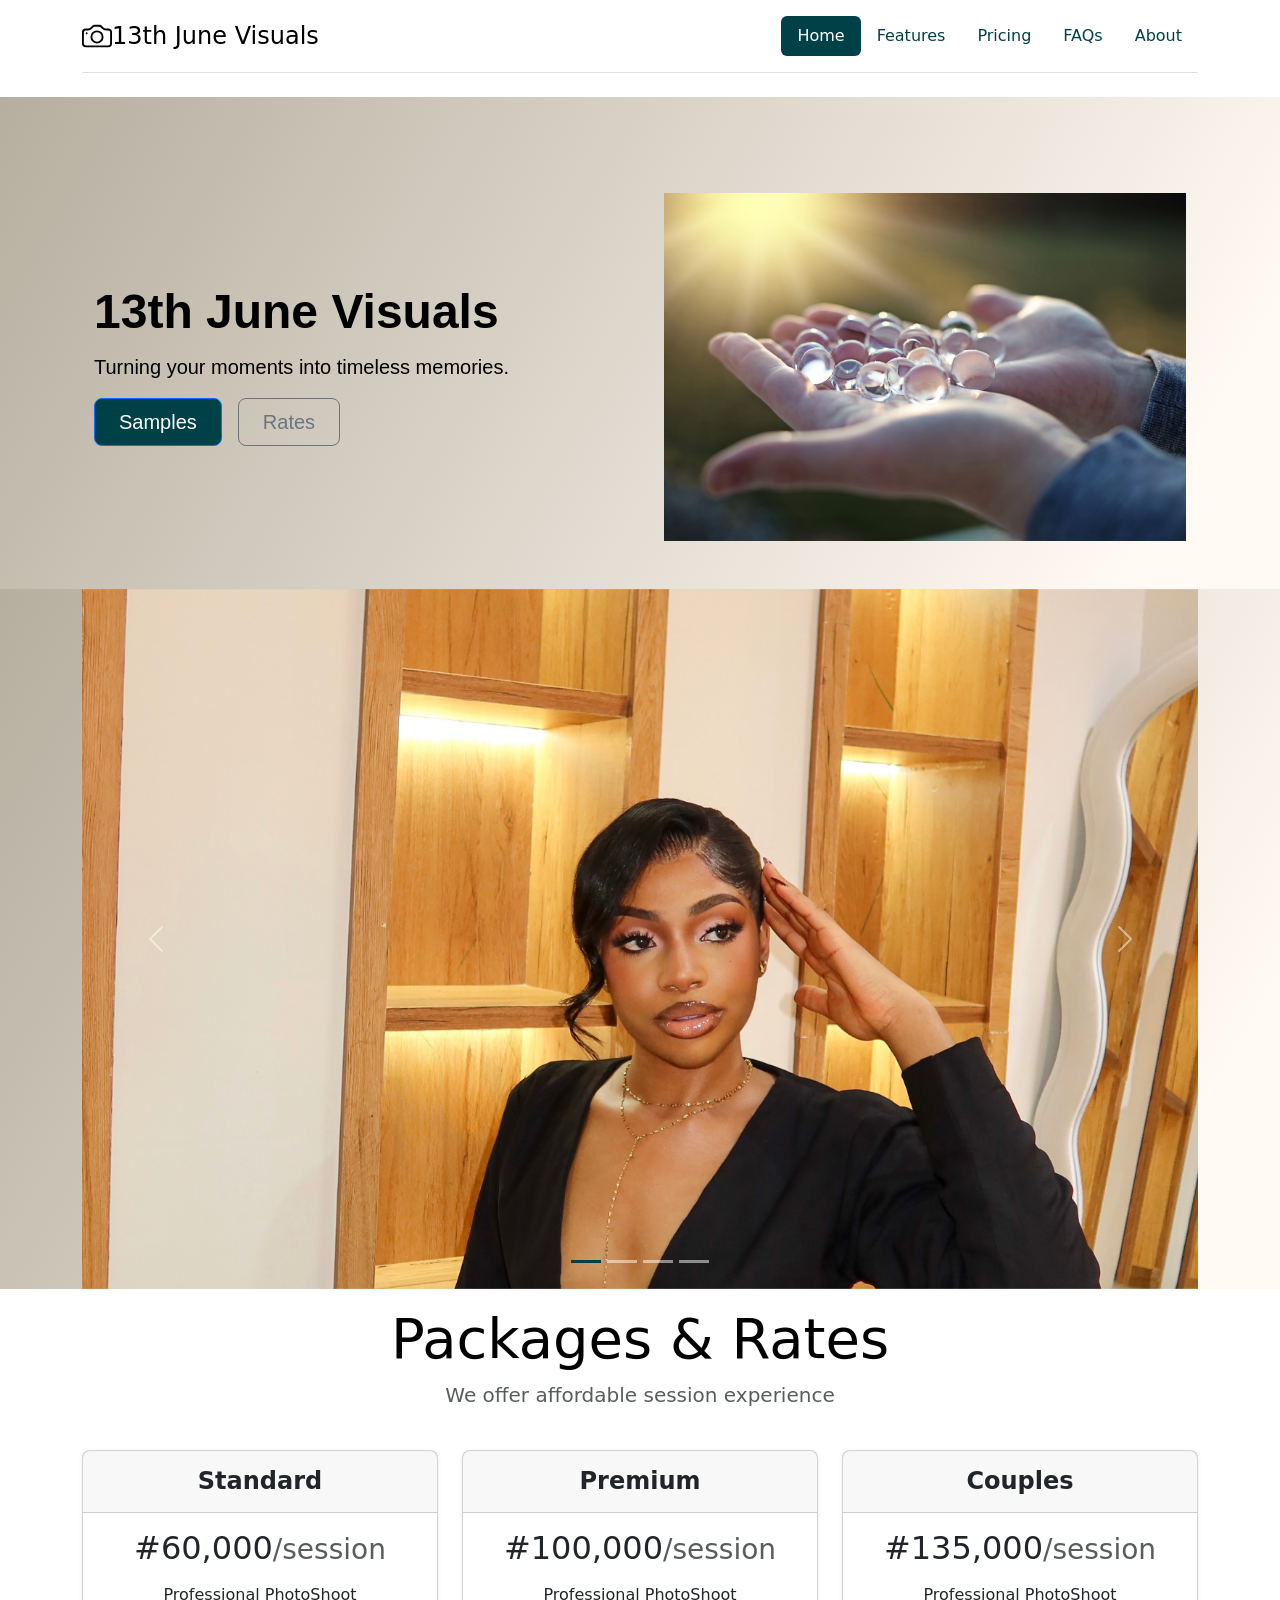
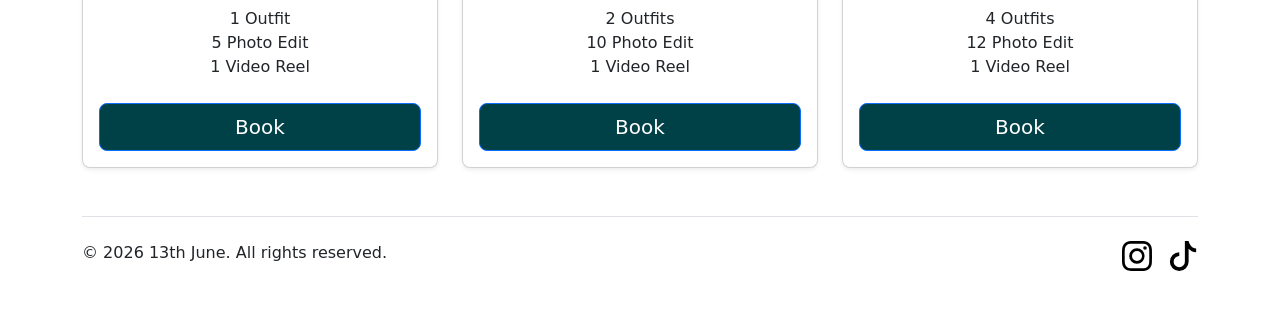
==== commit f0637411: "changed the price from h1 to h2" ====
--- a/index.html
+++ b/index.html
@@ -104,7 +104,7 @@
                             <h4 class="my-0 fw-normal"><strong>Standard</strong></h4>
                         </div>
                         <div class="card-body">
-                            <h1 class="card-title pricing-card-title">#60,000<small class="text-body-secondary fw-light">/session</small></h1>
+                            <h2 class="card-title pricing-card-title">#60,000<small class="text-body-secondary fw-light">/session</small></h2>
                             <ul class="list-unstyled mt-3 mb-4">
                                 <li>Professional PhotoShoot</li>
                                 <li>1 Outfit</li>
@@ -120,8 +120,8 @@
                             <h4 class="my-0 fw-normal"><strong>Premium</strong></h4>
                         </div>
                         <div class="card-body">
-                            <h1 class="card-title pricing-card-title">#100,000<small class="text-body-secondary fw-light">/session</small>
-                            </h1>
+                            <h2 class="card-title pricing-card-title">#100,000<small class="text-body-secondary fw-light">/session</small>
+                            </h2>
                             <ul class="list-unstyled mt-3 mb-4">
                                 <li>Professional PhotoShoot</li>
                                 <li>2 Outfits</li>
@@ -137,8 +137,8 @@
                             <h4 class="my-0 fw-normal"><strong>Couples</strong></h4>
                         </div>
                         <div class="card-body">
-                            <h1 class="card-title pricing-card-title">#135,000<small class="text-body-secondary fw-light">/session</small>
-                            </h1>
+                            <h2 class="card-title pricing-card-title">#135,000<small class="text-body-secondary fw-light">/session</small>
+                            </h2>
                             <ul class="list-unstyled mt-3 mb-4">
                                 <li>Professional PhotoShoot</li>
                                 <li>4 Outfits</li>
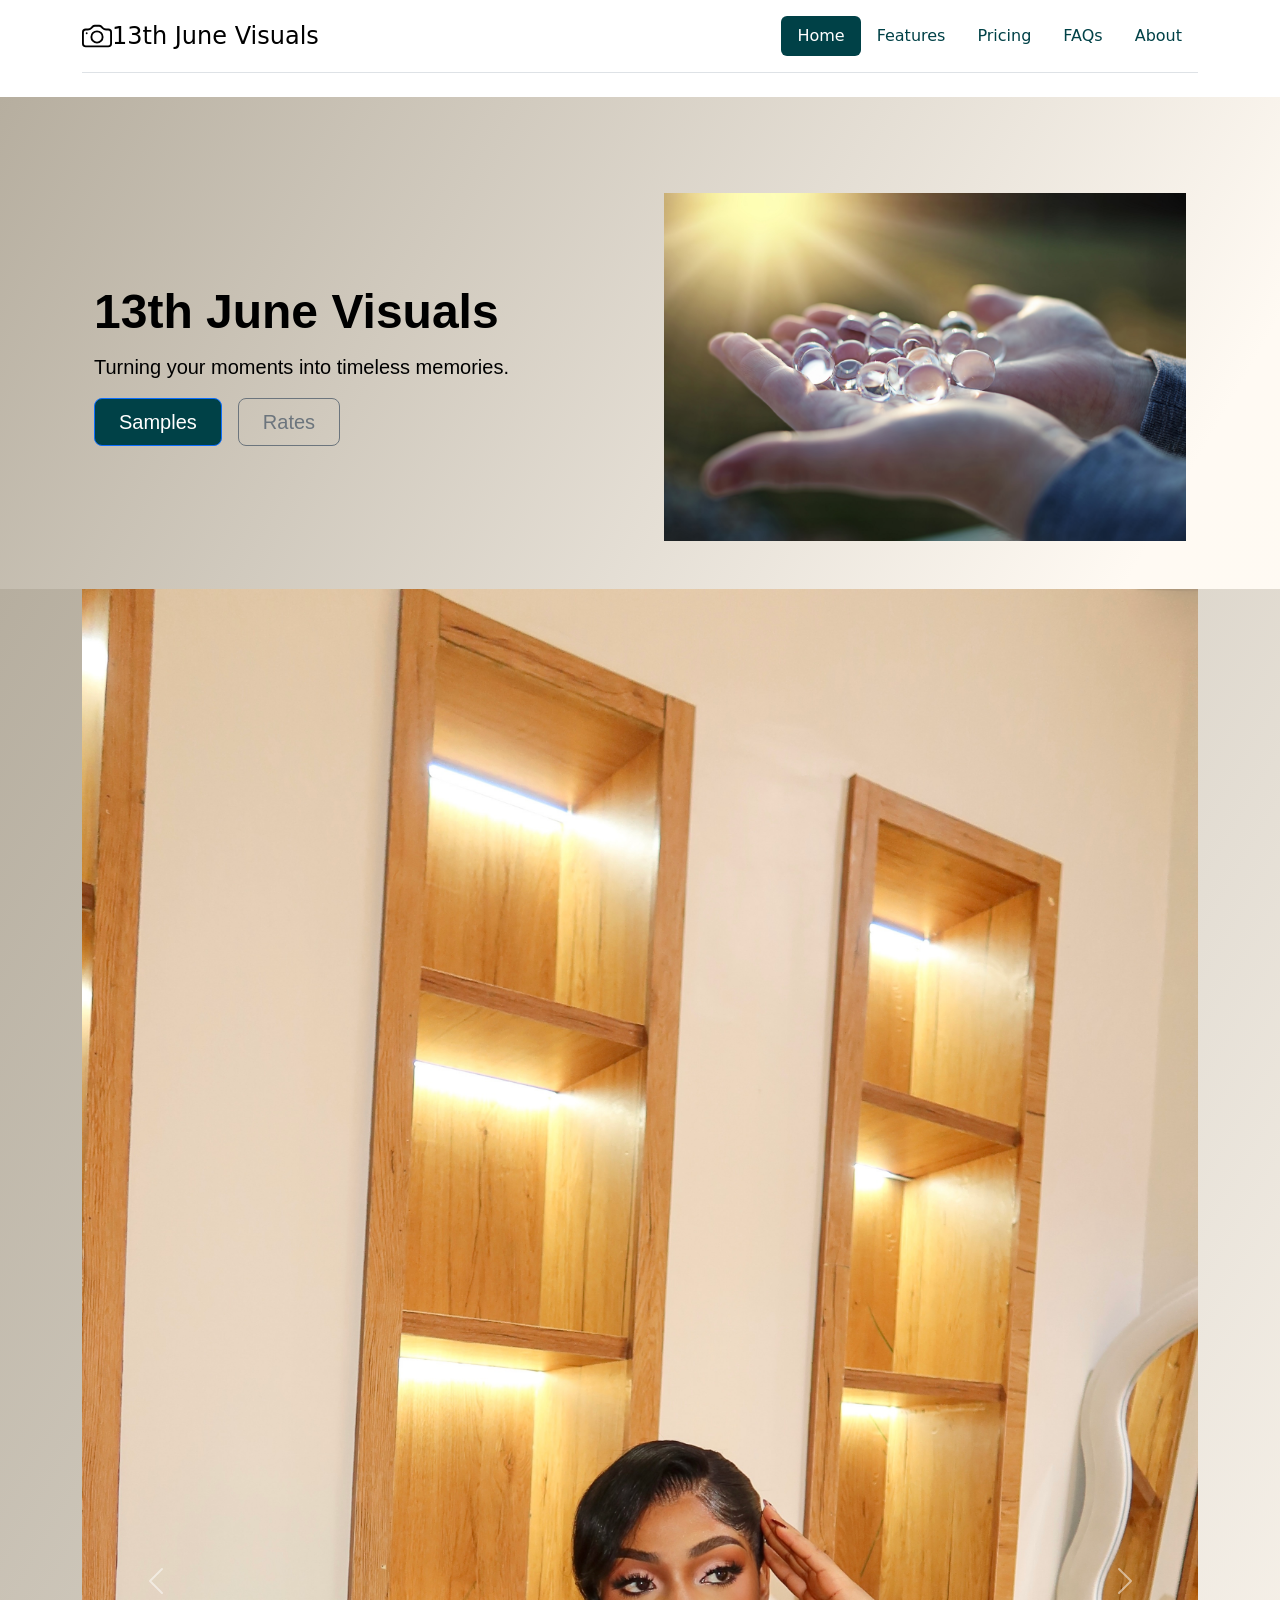
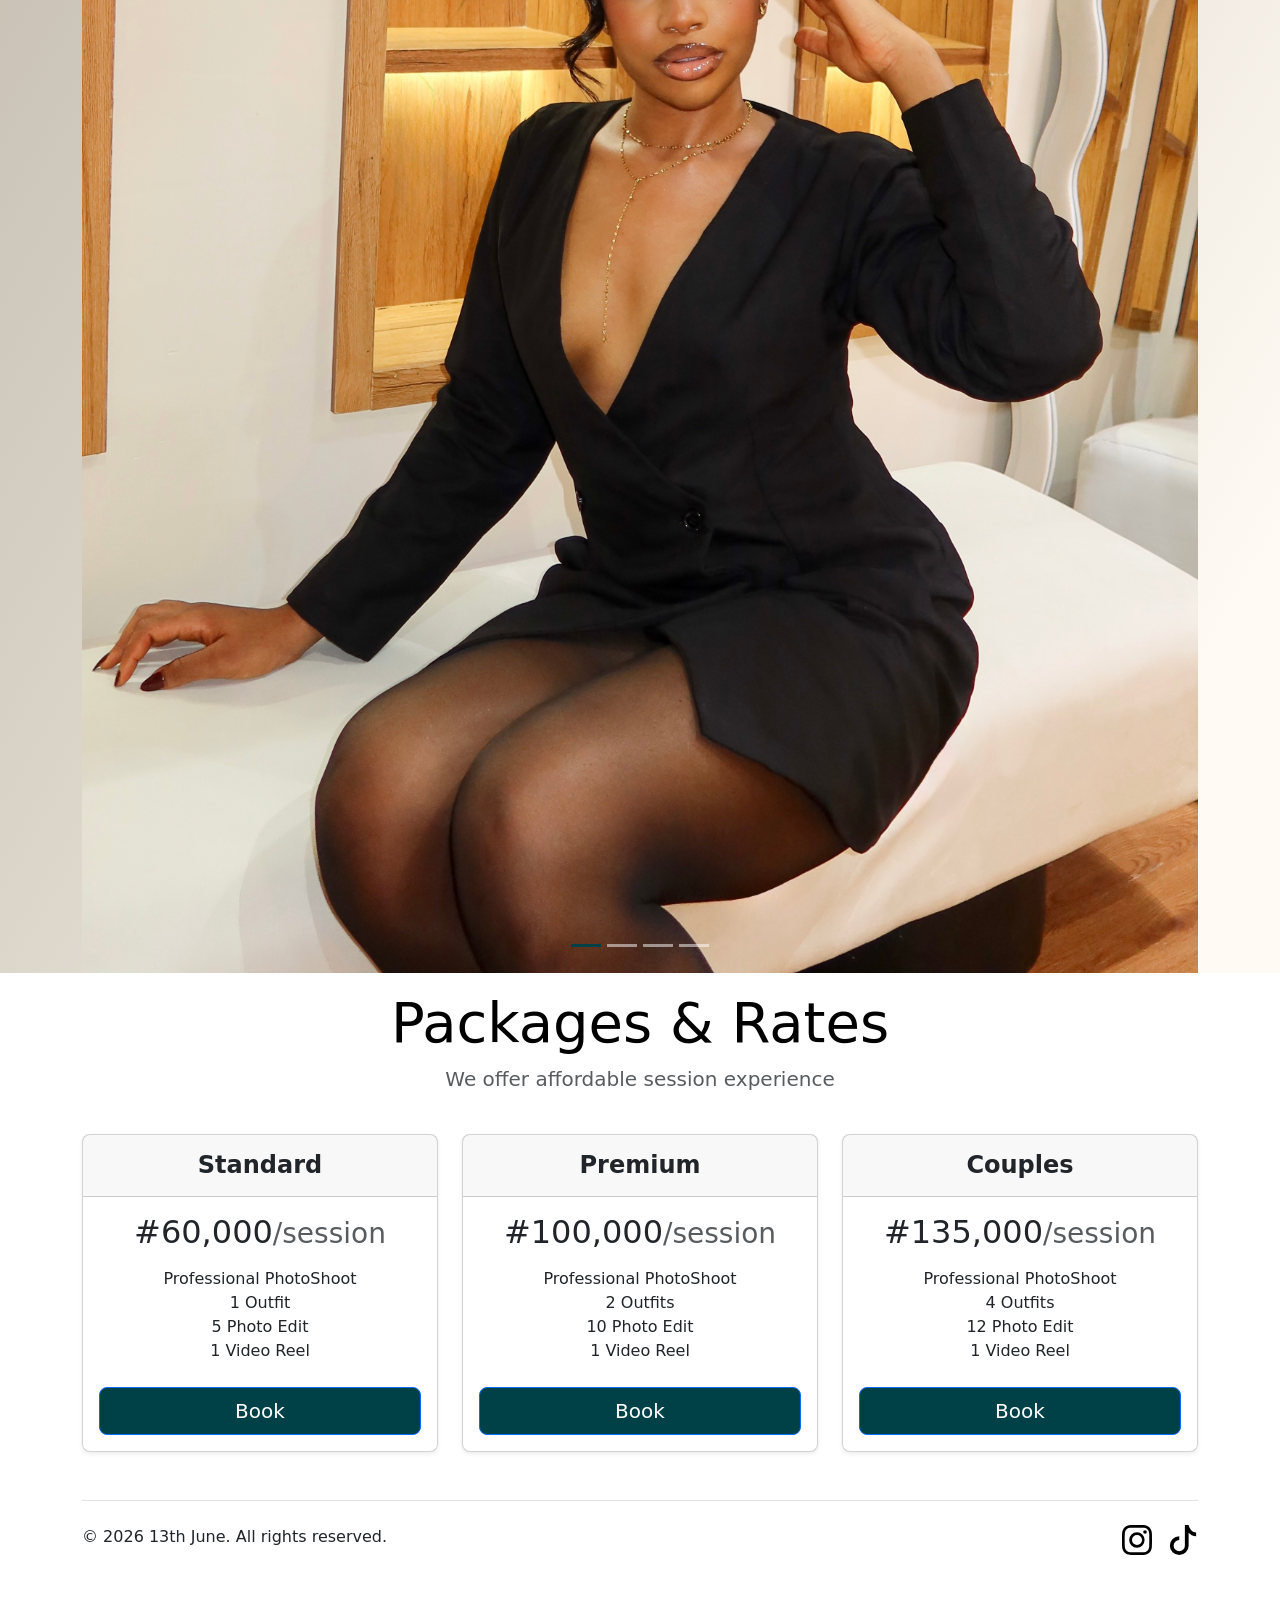
==== commit 26a441ad: "added a link to the home page" ====
--- a/index.html
+++ b/index.html
@@ -13,7 +13,7 @@
         <!-- Title -->
          <section>
             <div class="container">
-                <header class="d-flex flex-wrap justify-content-center py-3 mb-4 border-bottom"> <a href="/"
+                <header class="d-flex flex-wrap justify-content-center py-3 mb-4 border-bottom"> <a href="https://nanaskid.github.io/html-portfolio/"
                         class="d-flex align-items-center mb-3 mb-md-0 me-md-auto link-body-emphasis text-decoration-none"> <svg xmlns="http://www.w3.org/2000/svg" width="30" height="30" fill="currentColor" class="bi bi-camera"
                             viewBox="0 0 16 16">
                             <path
--- a/style.css
+++ b/style.css
@@ -9,7 +9,7 @@
     font-weight: bold;
 }
 
-.gradient-background, .pictures {
+.gradient-background, .pictures{
     background: linear-gradient(300deg, #FFFBF1, #FFFAF3, #B6AE9F);
     background-size: 180% 180%;
     animation: gradient-animation 18s ease infinite;
@@ -28,10 +28,19 @@
         background-position: 0% 50%;
     }
 }
-.carousel-item > img {
-    height: 700px;
-    object-fit: cover;
+
+.carousel, .carousel-inner, .carousel-item{
+    width: 100%;
+    height: auto;
+    /* aspect-ratio: 9 / 16; */
 }
+.carousel-item >img {
+    height: 100%;
+    width: 100%;
+    object-fit: contain;
+    /* background-color: #FFFBF1; */
+}
+
 .pricing button{
     background-color: #004147 !important;
     color: white !important;
